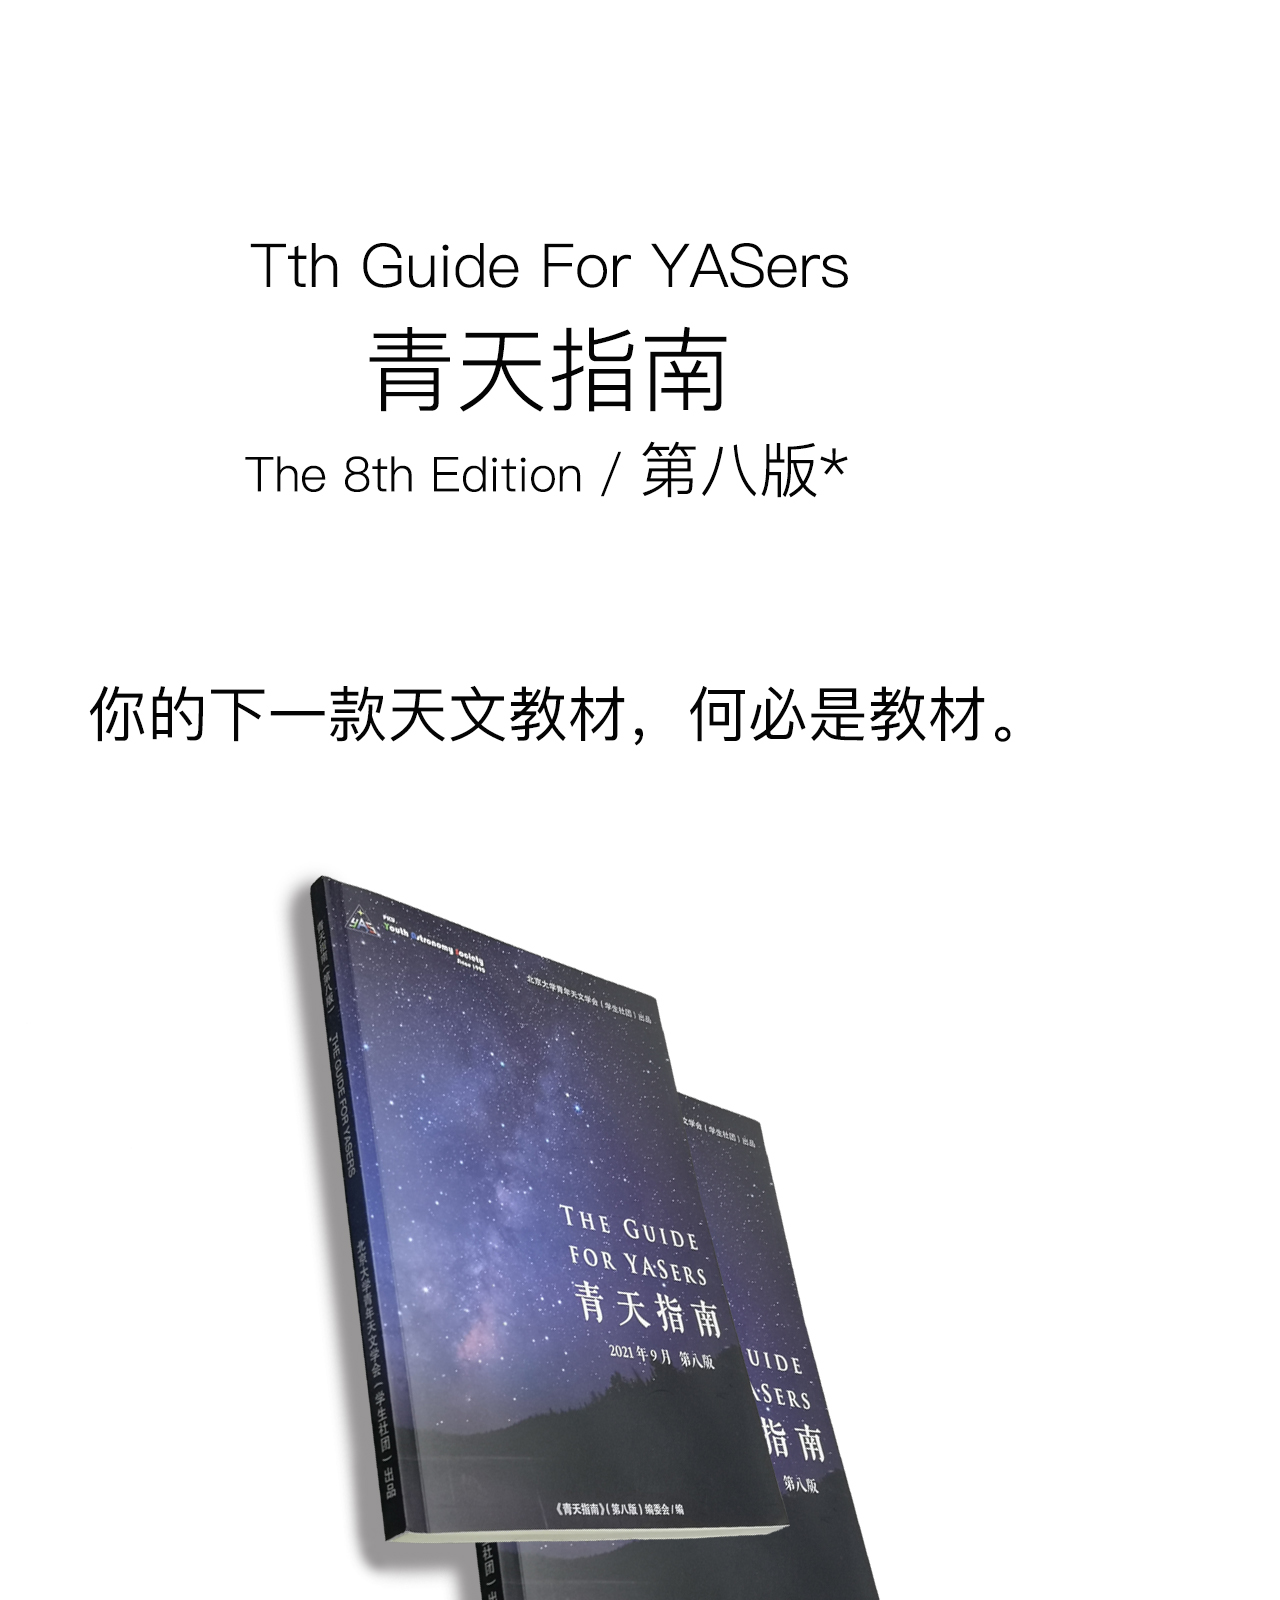
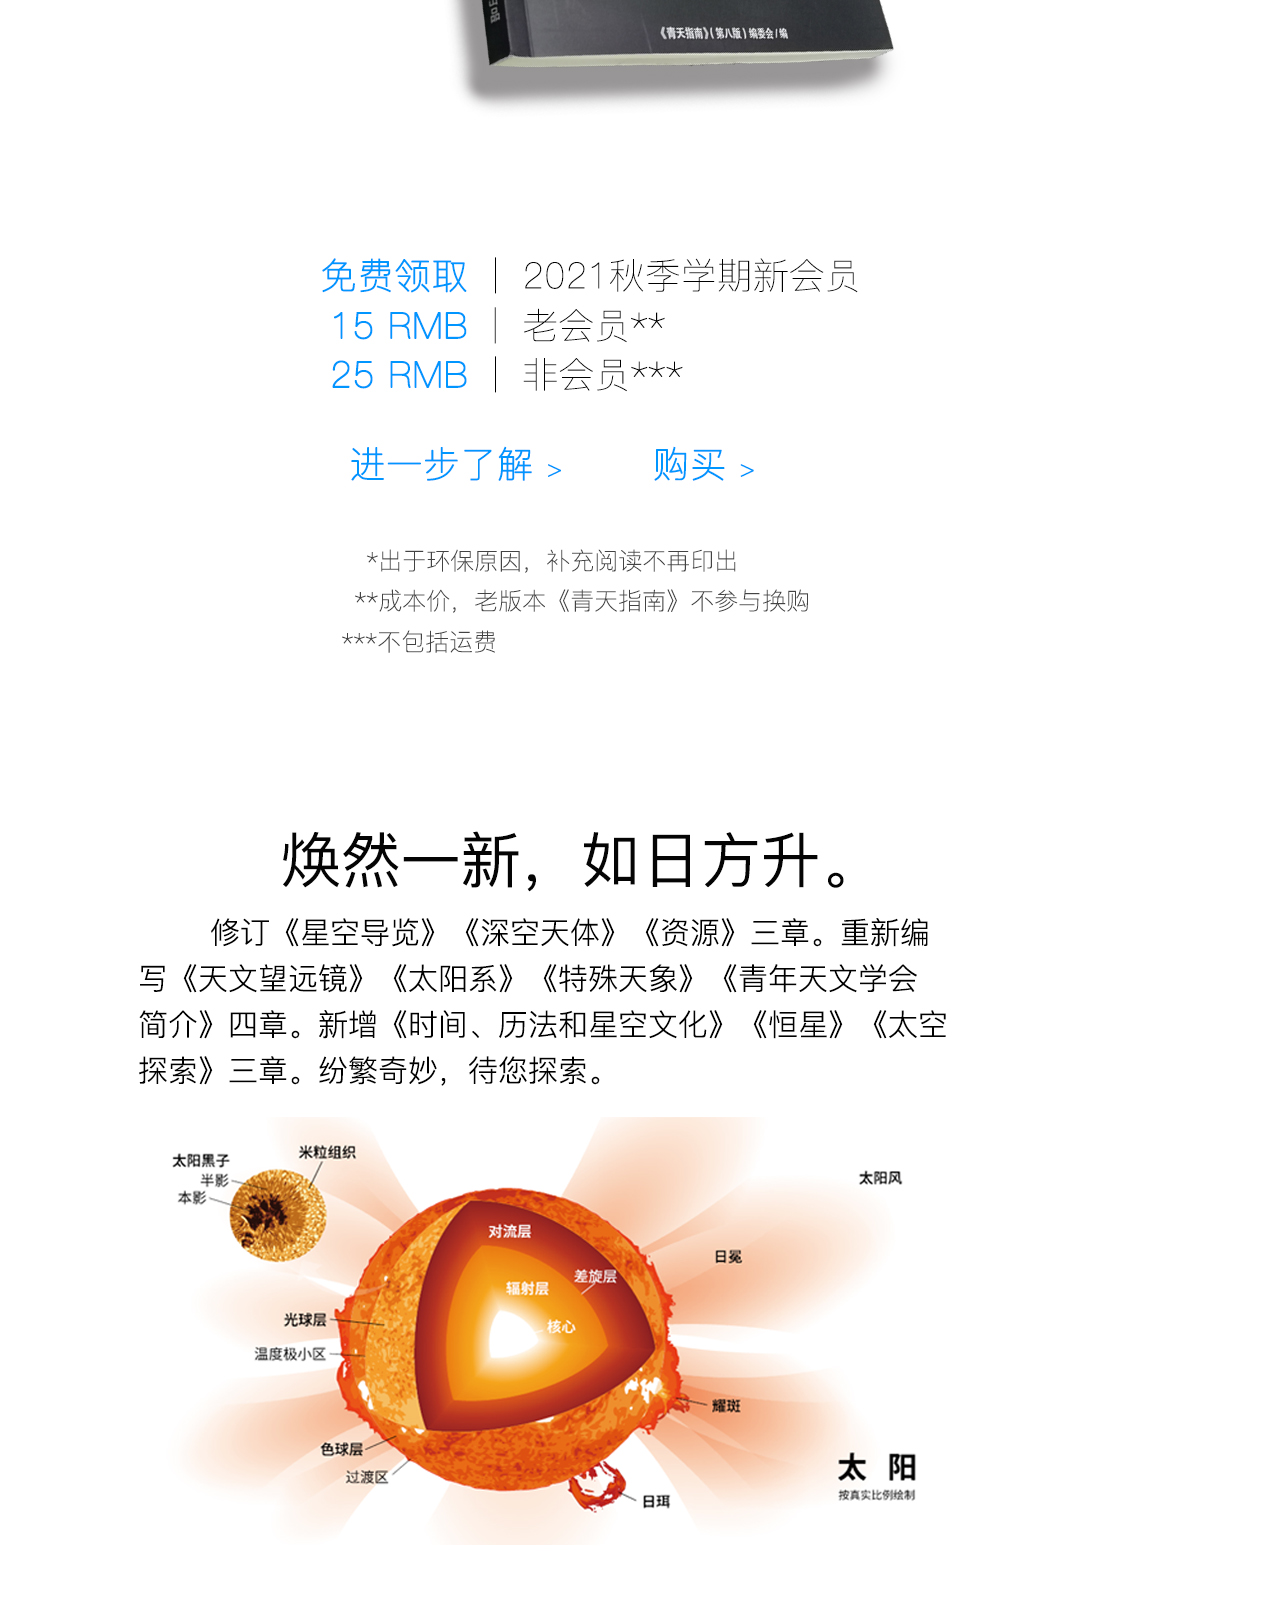
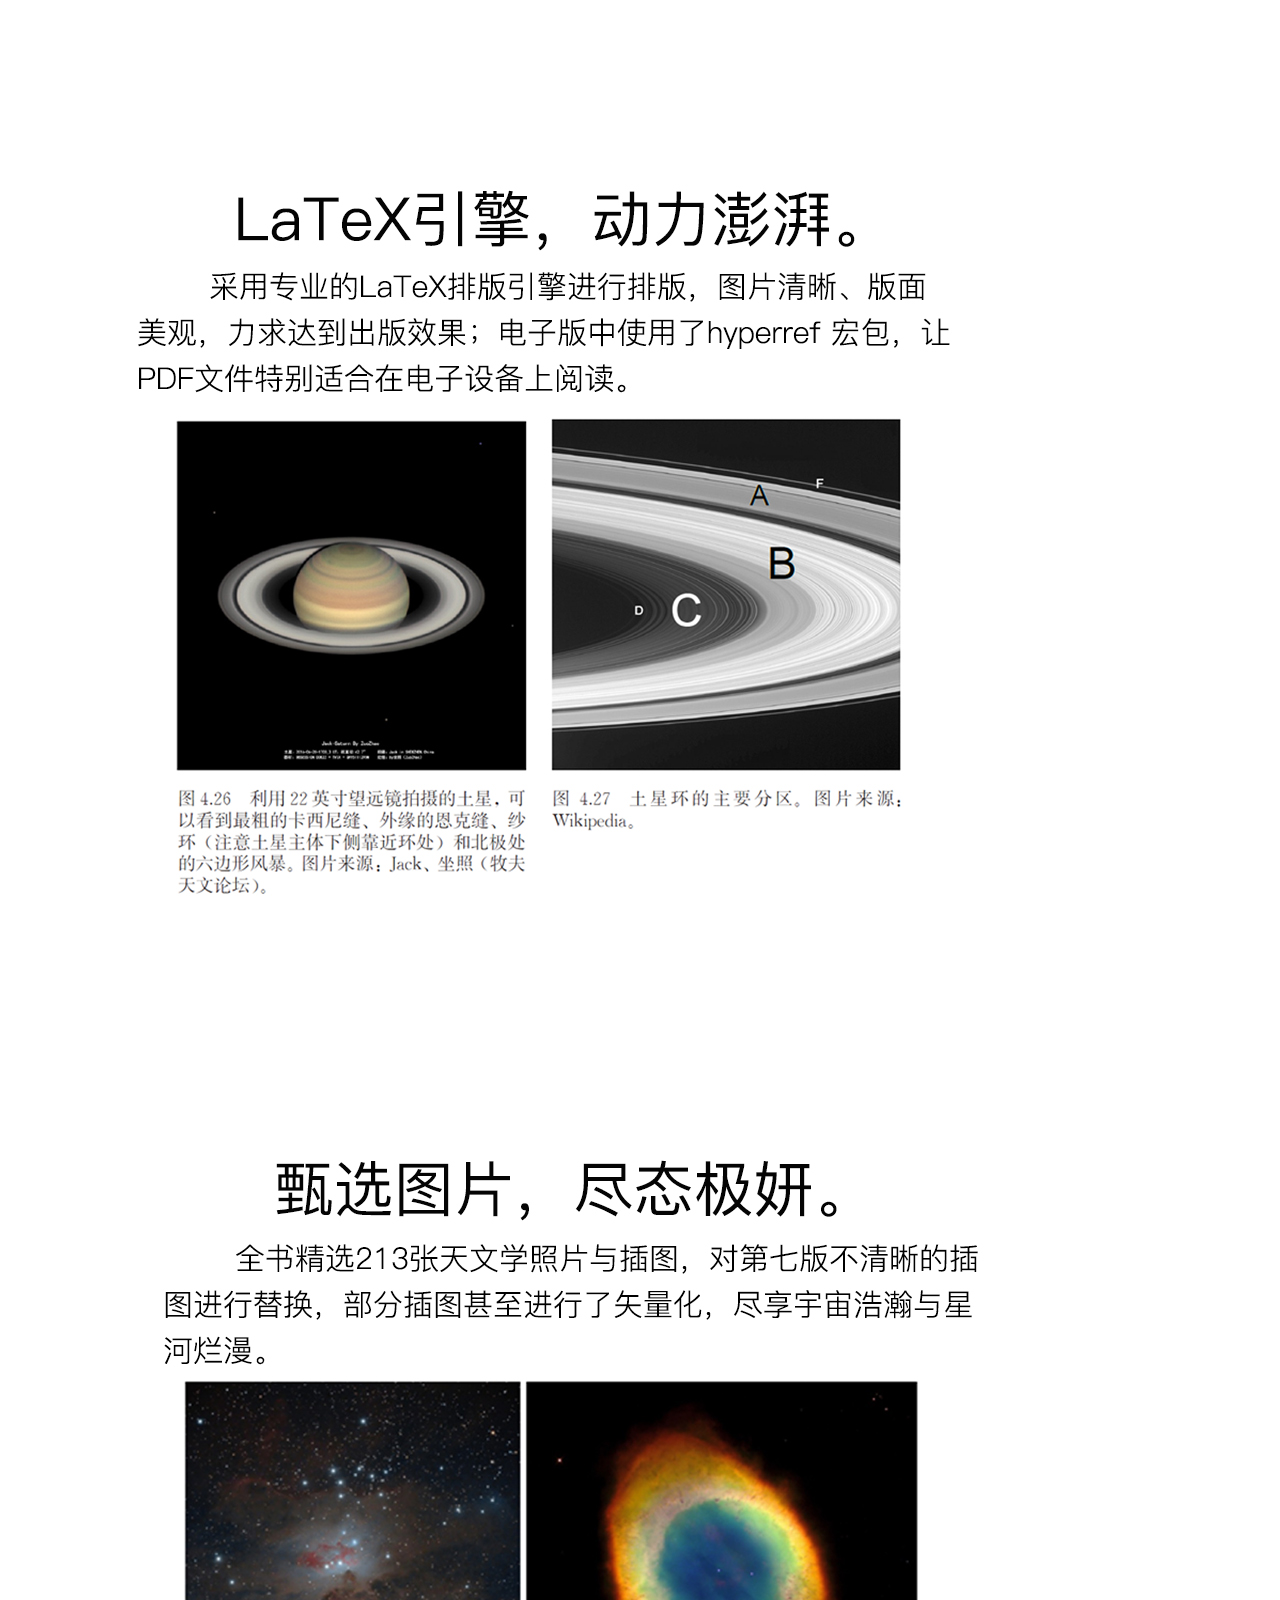
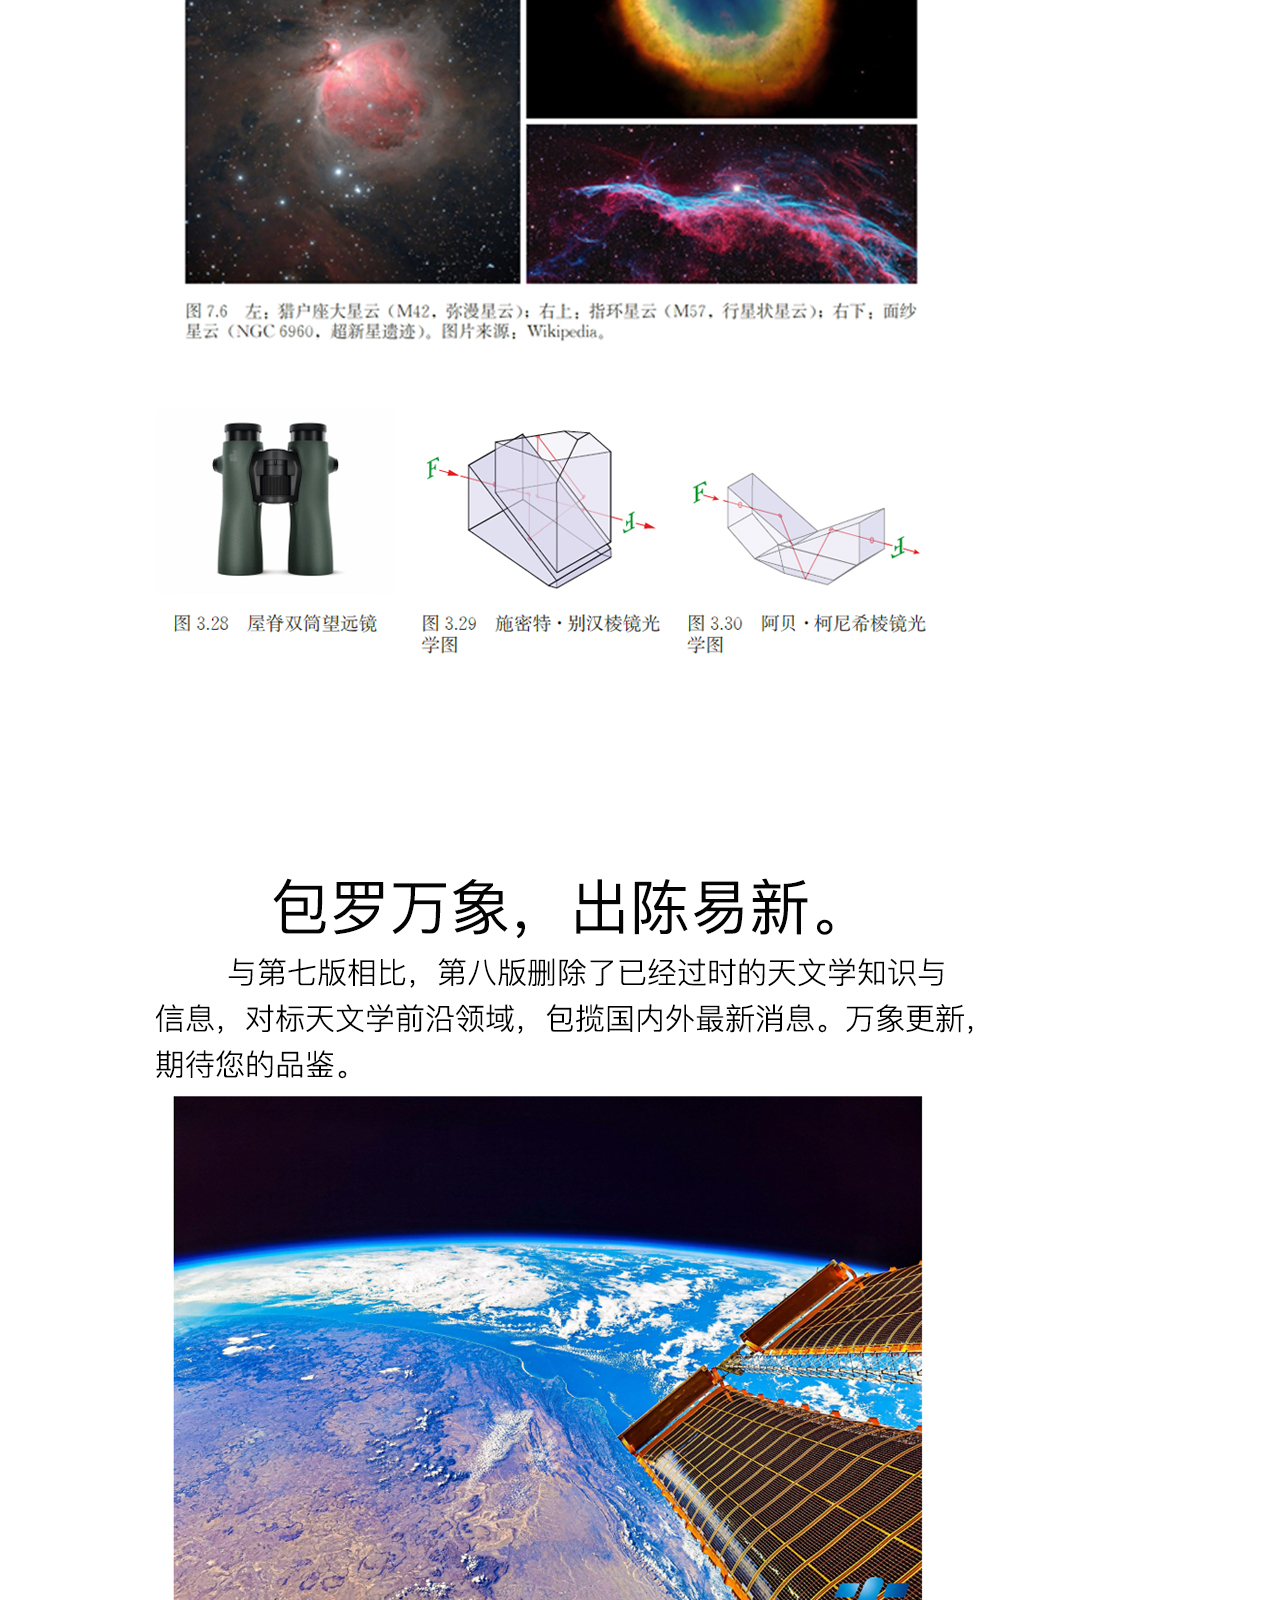
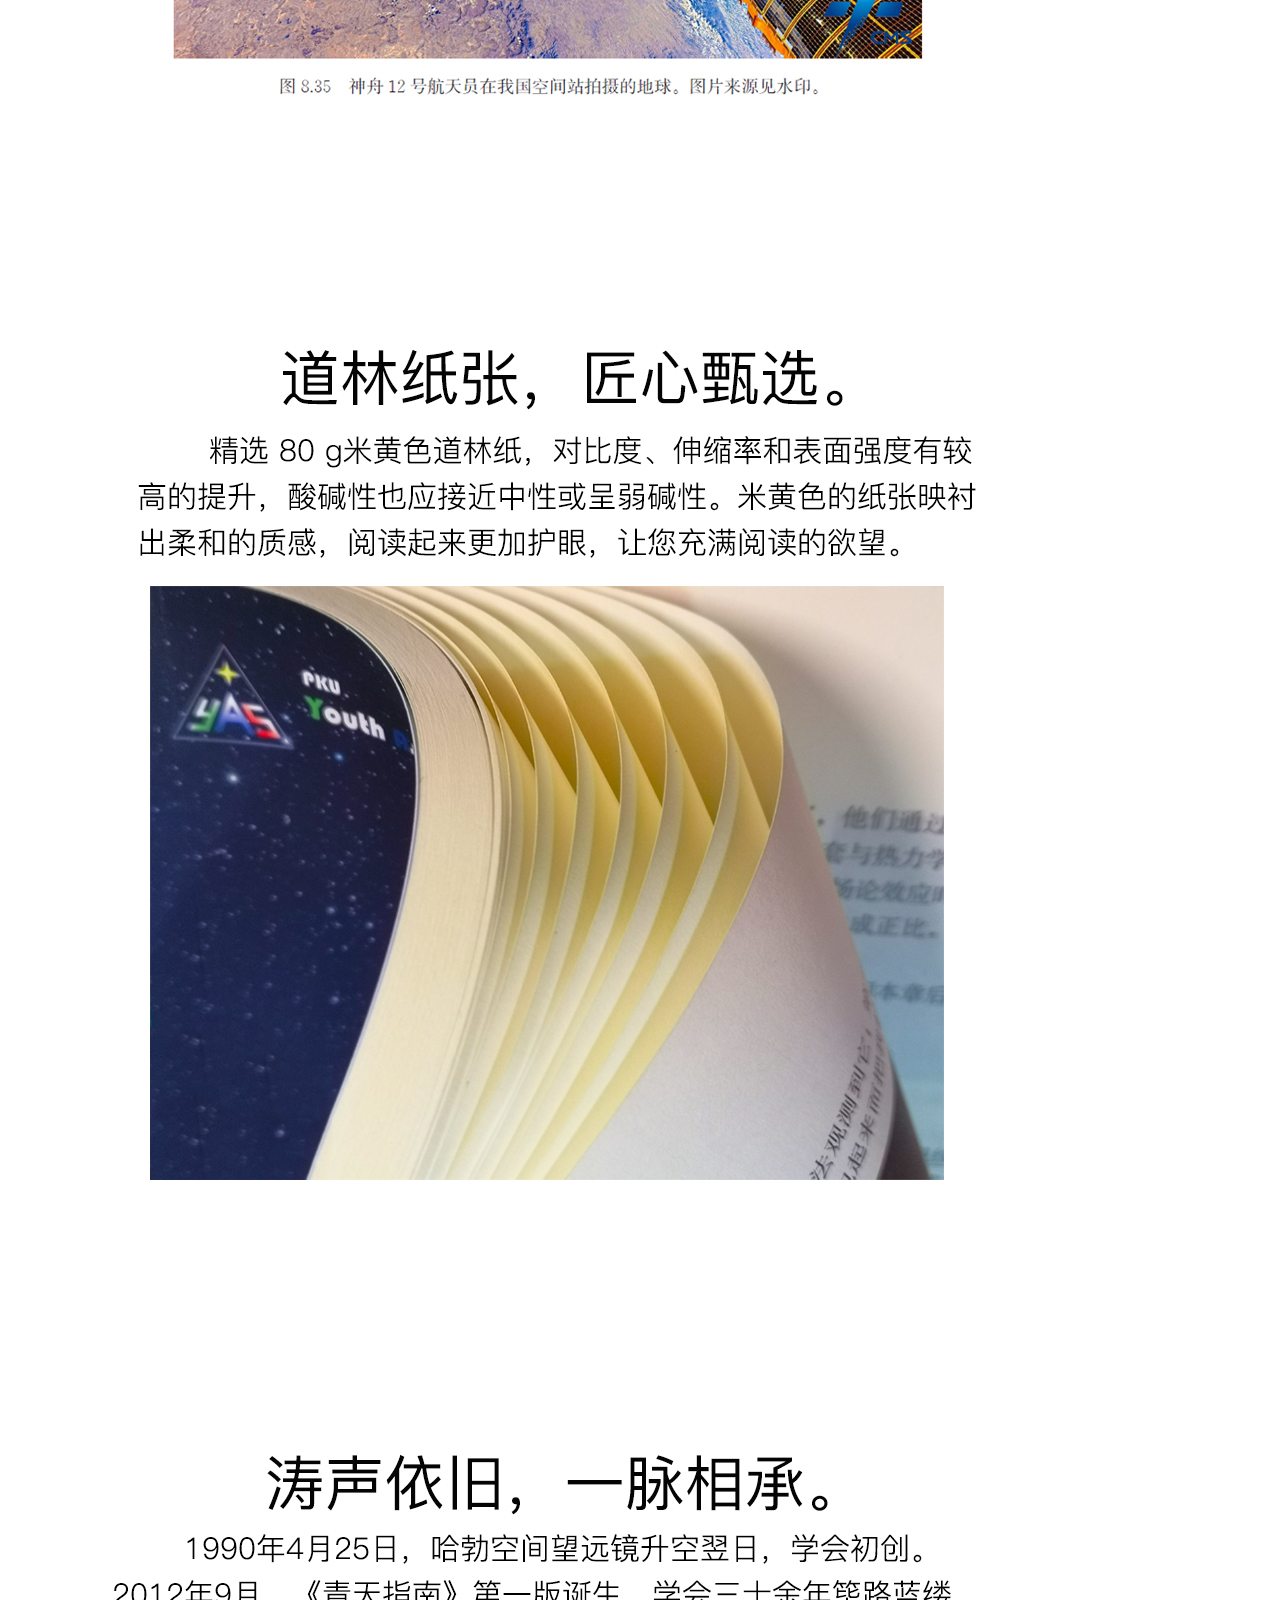
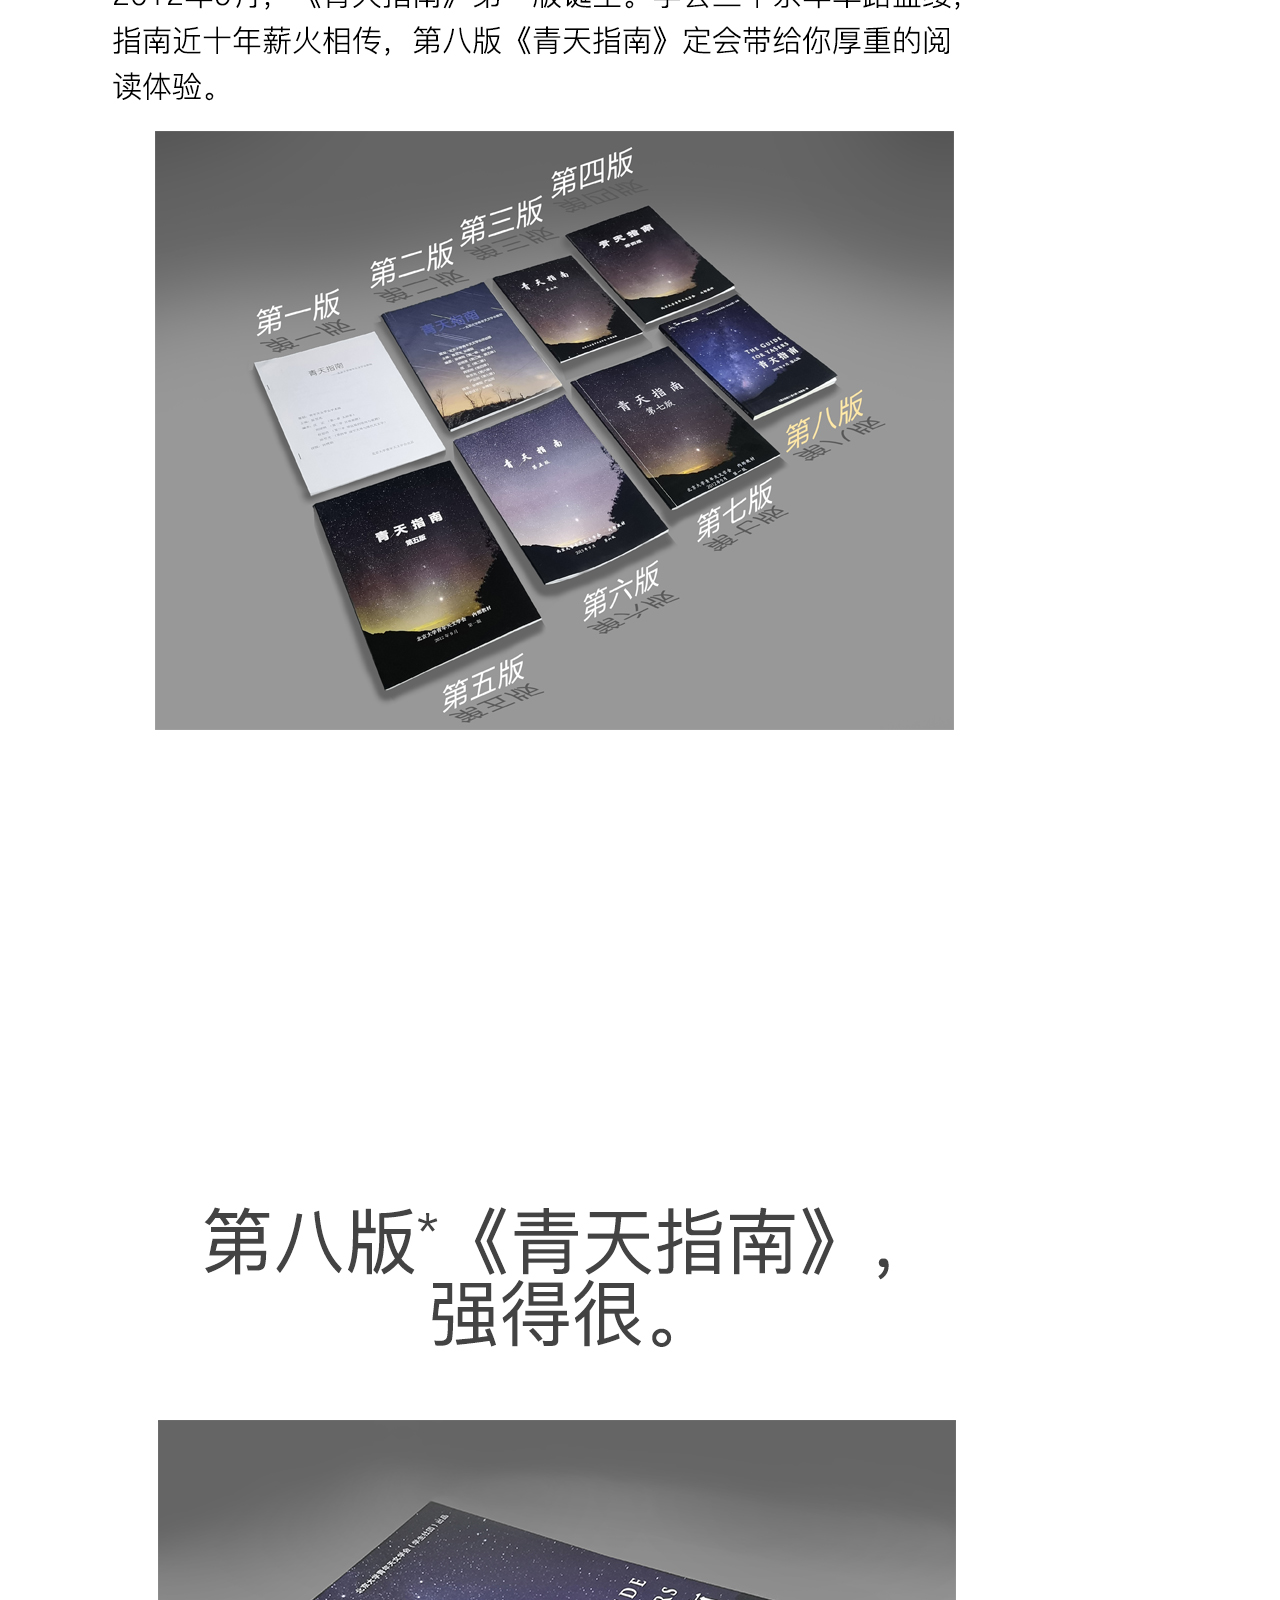
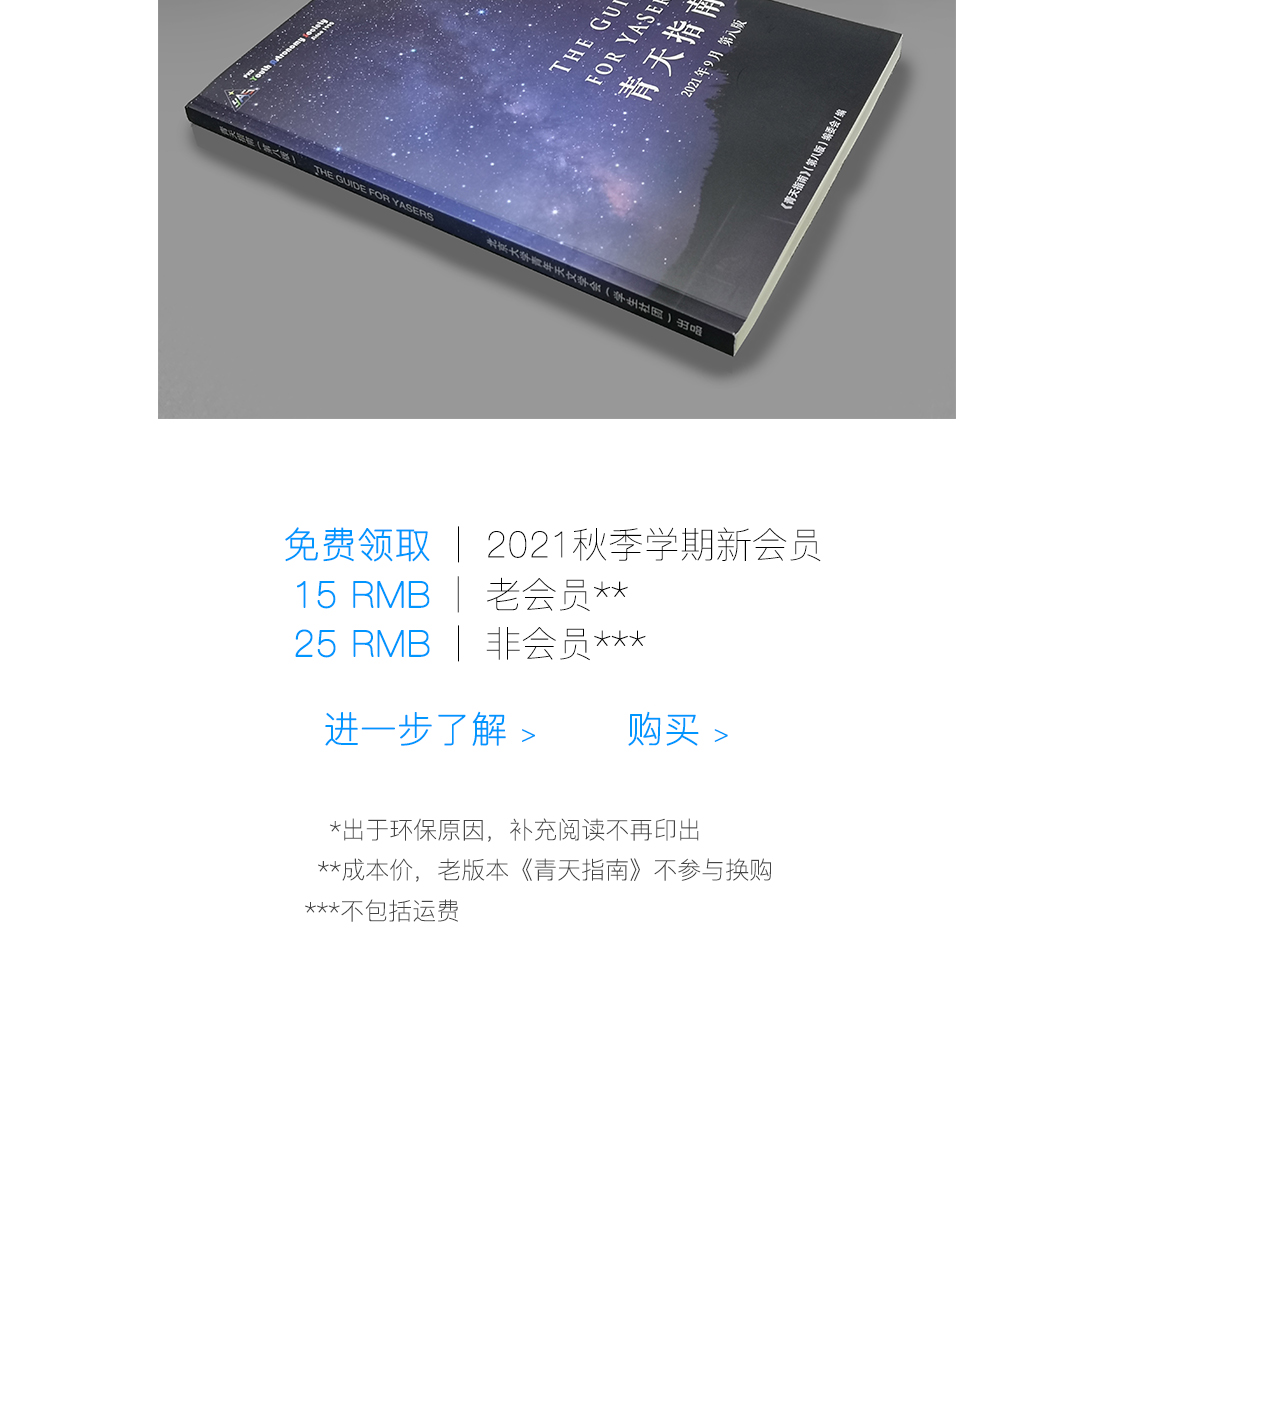
==== index.html @ 115bedc1 "Rename main.html to index.html" ====
<html>
    <head>
        <title>青天指南</title>
    </head>

    <body>  
    <img src="./media/advertisement.jpg" alt"advertisement" usemap="#links"/>
    <map name="links">
        <area shape = "rect" coords="335, 2035, 535, 2085" href="./web/viewer.html" alt="Online version"/>
        <area shape = "rect" coords="615, 2035, 735, 2085" href="./web/purchase.html" alt="Purchase"/>
        <area shape = "rect" coords="300, 10300, 500, 10350" href="./web/viewer.html" alt="Online version"/>
        <area shape = "rect" coords="600, 10300, 720, 10350" href="./web/purchase.html" alt="Purchase"/>
    </map>
    </body>  
</html>
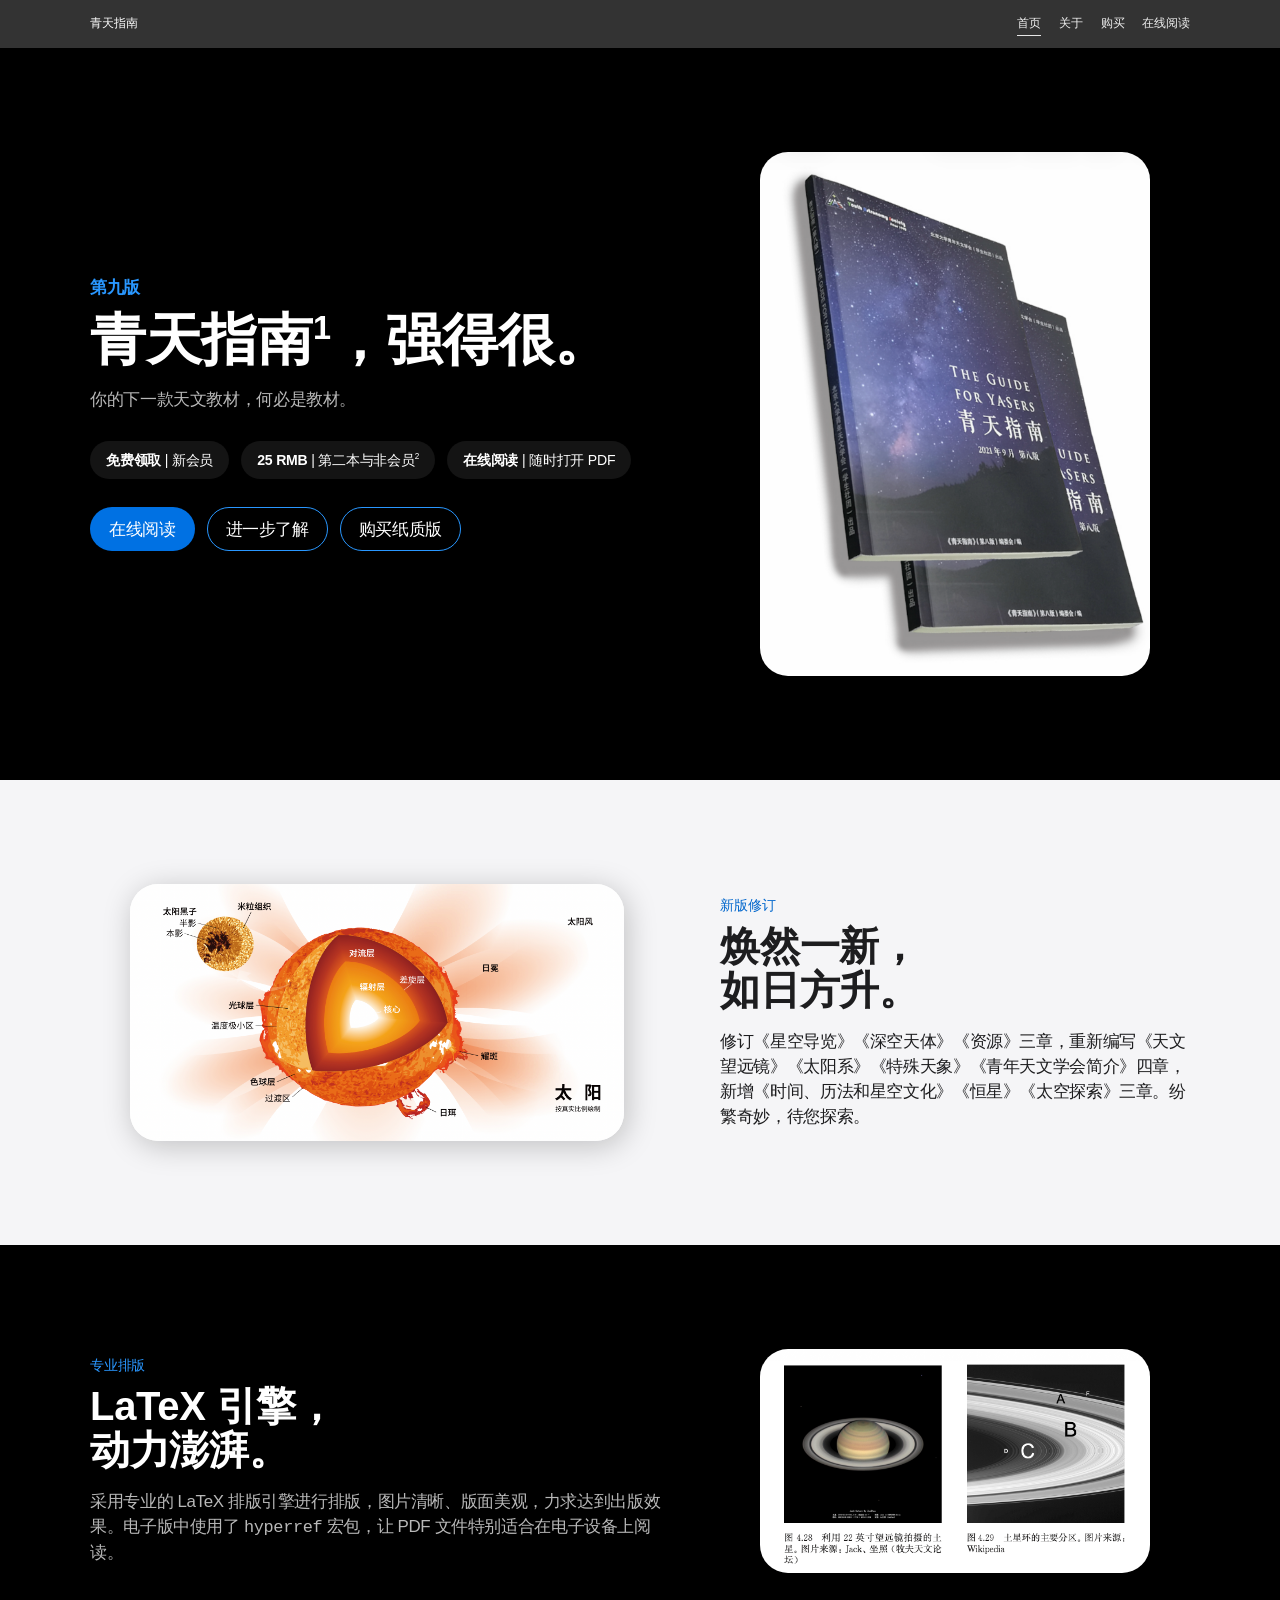
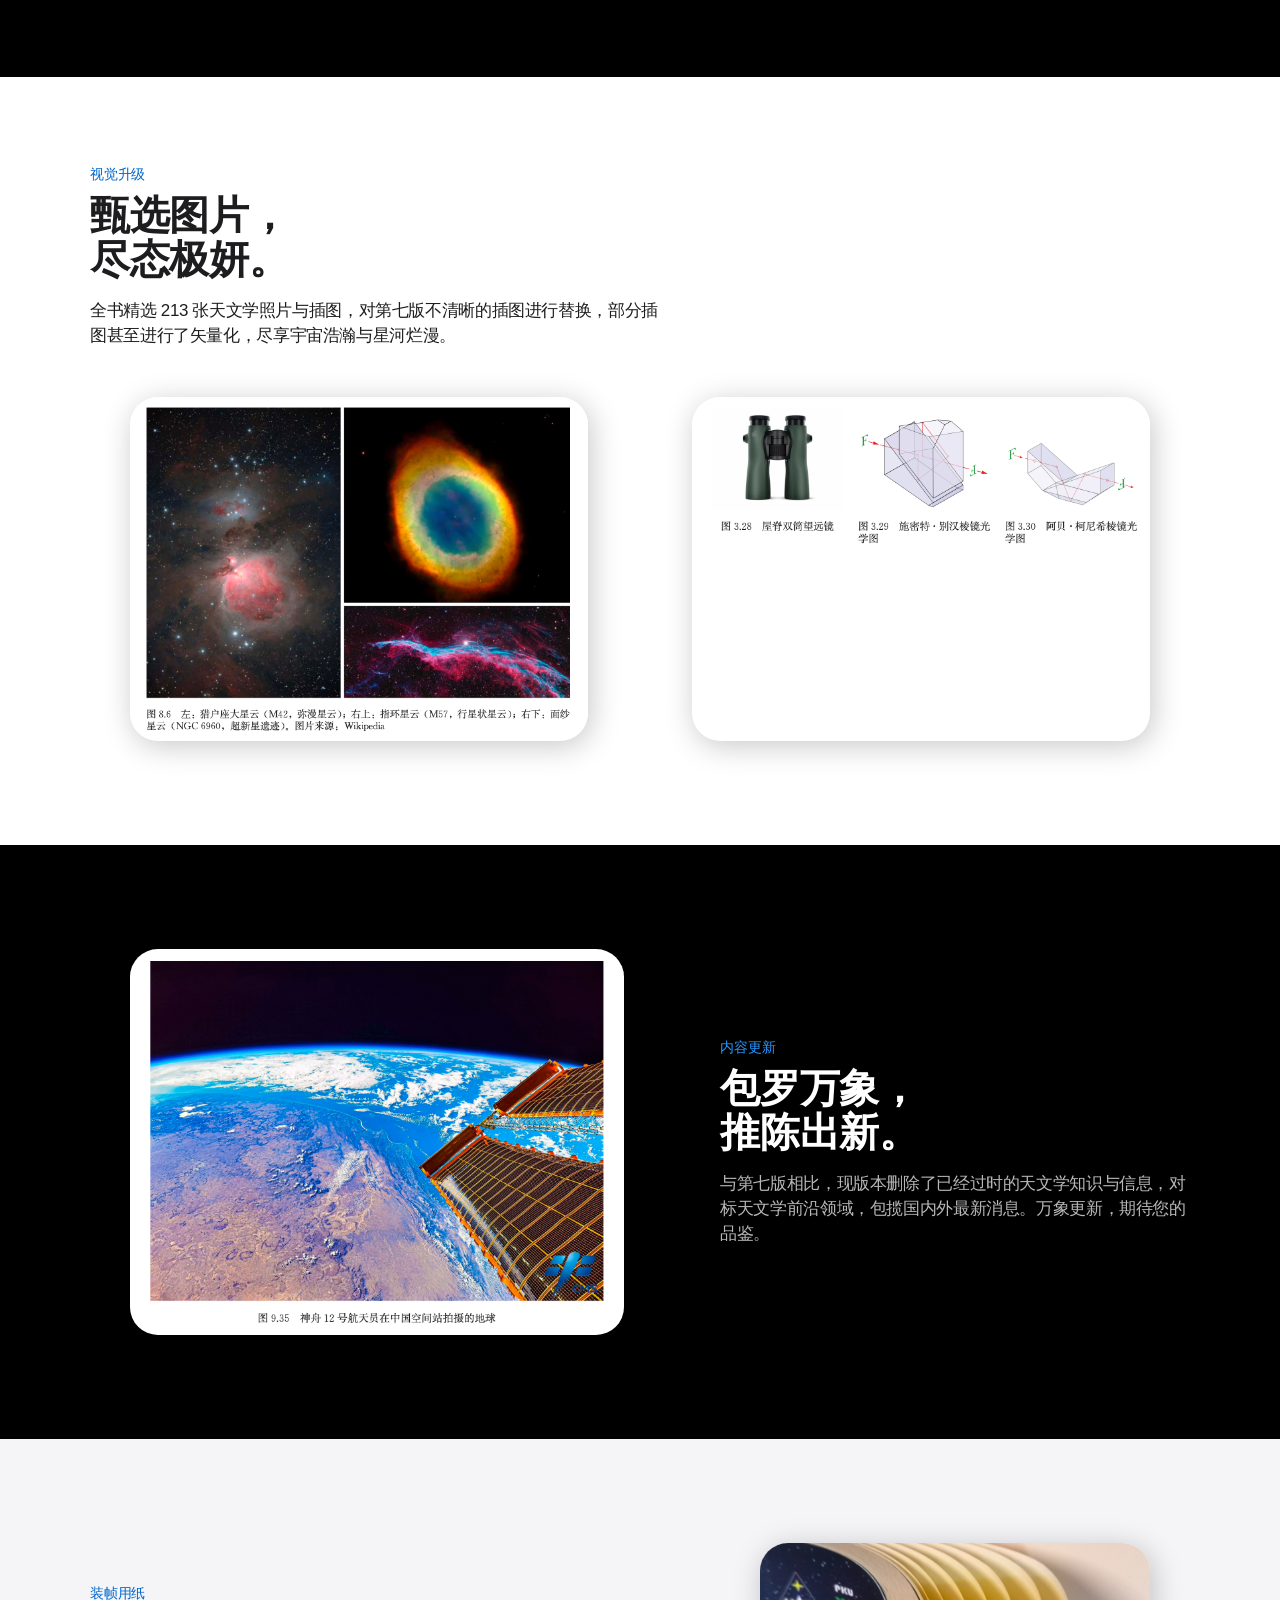
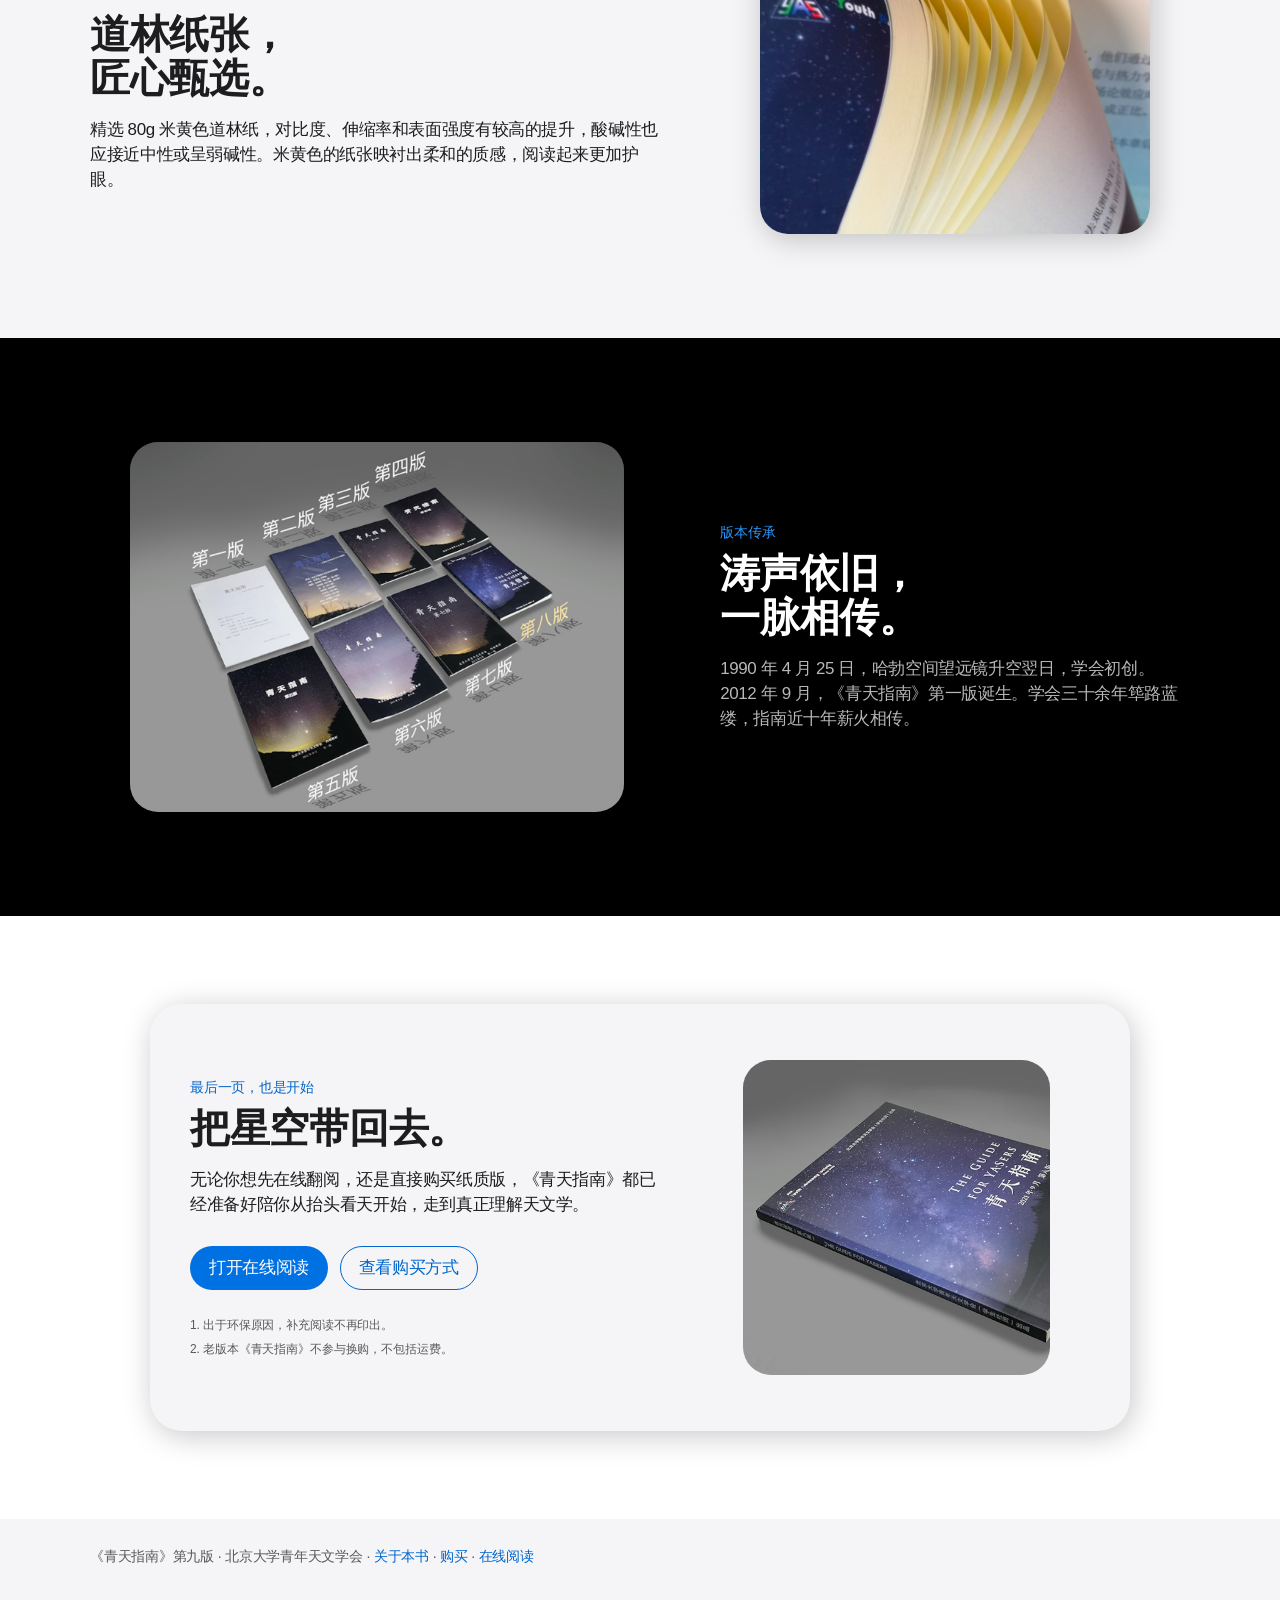
==== commit 7e24608d: "修改成 Apple 风格的主页" ====
--- a/index.html
+++ b/index.html
@@ -1,15 +1,170 @@
-<html>
-    <head>
-        <title>青天指南</title>
-    </head>
+<!DOCTYPE html>
+<html lang="zh-CN">
+<head>
+    <meta charset="utf-8">
+    <meta name="viewport" content="width=device-width, initial-scale=1">
+    <title>青天指南</title>
+    <meta name="description" content="《青天指南》第九版官网，提供内容介绍、关于页面、购买方式与在线阅读入口。">
+    <link rel="icon" href="./yas_256x256.png">
+    <link rel="stylesheet" href="./assets/site.css">
+</head>
+<body>
+    <header class="site-header">
+        <div class="site-header__inner">
+            <a class="brand" href="./index.html">青天指南</a>
+            <nav class="site-nav site-nav--desktop" aria-label="主要导航">
+                <a href="./index.html" aria-current="page">首页</a>
+                <a href="./about/">关于</a>
+                <a href="./about/purchase.html">购买</a>
+                <a href="./web/viewer.html">在线阅读</a>
+            </nav>
+            <details class="mobile-nav">
+                <summary class="mobile-nav__button" aria-label="打开导航菜单">
+                    <span class="mobile-nav__icon"><span></span></span>
+                </summary>
+                <nav class="mobile-nav__panel" aria-label="移动端导航">
+                    <a href="./index.html" aria-current="page">首页</a>
+                    <a href="./about/">关于</a>
+                    <a href="./about/purchase.html">购买</a>
+                    <a href="./web/viewer.html">在线阅读</a>
+                </nav>
+            </details>
+        </div>
+    </header>
 
-    <body>  
-    <img src="./media/advertisement.jpg" alt"advertisement" usemap="#links"/>
-    <map name="links">
-        <area shape = "rect" coords="335, 2035, 535, 2085" href="./web/viewer.html" alt="Online version"/>
-        <area shape = "rect" coords="615, 2035, 735, 2085" href="./web/purchase.html" alt="Purchase"/>
-        <area shape = "rect" coords="300, 10300, 500, 10350" href="./web/viewer.html" alt="Online version"/>
-        <area shape = "rect" coords="600, 10300, 720, 10350" href="./web/purchase.html" alt="Purchase"/>
-    </map>
-    </body>  
-</html>  
+    <main>
+        <section class="section section--dark">
+            <div class="section-inner hero-grid">
+                <div>
+                    <p class="eyebrow">第九版</p>
+                    <h1 class="hero-title">青天指南<sup class="footnote-mark">1</sup>，强得很。</h1>
+                    <p class="hero-copy">你的下一款天文教材，何必是教材。</p>
+                    <ul class="price-list" aria-label="领取与购买信息">
+                        <li class="price-item"><strong>免费领取</strong> | 新会员</li>
+                        <li class="price-item"><strong>25 RMB</strong> | 第二本与非会员<sup class="footnote-mark">2</sup></li>
+                        <li class="price-item"><strong>在线阅读</strong> | 随时打开 PDF</li>
+                    </ul>
+                    <div class="action-row">
+                        <a class="button" href="./web/viewer.html">在线阅读</a>
+                        <a class="button button--secondary" href="./about/">进一步了解</a>
+                        <a class="button button--secondary" href="./about/purchase.html">购买纸质版</a>
+                    </div>
+                </div>
+                <figure class="media-frame">
+                    <img class="hero-art" src="./pic/cover.png" alt="《青天指南》第九版封面">
+                </figure>
+            </div>
+        </section>
+
+        <section class="section section--light">
+            <div class="section-inner split">
+                <figure class="image-card">
+                    <img src="./pic/sun.png" alt="太阳图像与《青天指南》章节展示" loading="lazy">
+                </figure>
+                <div>
+                    <p class="section-kicker">新版修订</p>
+                    <h2 class="section-title">焕然一新，<br>如日方升。</h2>
+                    <p class="section-copy">修订《星空导览》《深空天体》《资源》三章，重新编写《天文望远镜》《太阳系》《特殊天象》《青年天文学会简介》四章，新增《时间、历法和星空文化》《恒星》《太空探索》三章。纷繁奇妙，待您探索。</p>
+                </div>
+            </div>
+        </section>
+
+        <section class="section section--dark">
+            <div class="section-inner split split--reverse">
+                <div>
+                    <p class="section-kicker">专业排版</p>
+                    <h2 class="section-title">LaTeX 引擎，<br>动力澎湃。</h2>
+                    <p class="section-copy">采用专业的 LaTeX 排版引擎进行排版，图片清晰、版面美观，力求达到出版效果。电子版中使用了 <code>hyperref</code> 宏包，让 PDF 文件特别适合在电子设备上阅读。</p>
+                </div>
+                <figure class="image-card image-card--dark">
+                    <img src="./pic/power.png" alt="LaTeX 排版与望远镜示意图" loading="lazy">
+                </figure>
+            </div>
+        </section>
+
+        <section class="section section--white">
+            <div class="section-inner">
+                <p class="section-kicker">视觉升级</p>
+                <h2 class="section-title">甄选图片，<br>尽态极妍。</h2>
+                <p class="lead">全书精选 213 张天文学照片与插图，对第七版不清晰的插图进行替换，部分插图甚至进行了矢量化，尽享宇宙浩瀚与星河烂漫。</p>
+                <div class="image-grid" style="margin-top: 32px;">
+                    <figure class="image-card">
+                        <img src="./pic/selectedPic1.png" alt="《青天指南》精选天文插图一" loading="lazy">
+                    </figure>
+                    <figure class="image-card">
+                        <img src="./pic/selectedPic2.png" alt="《青天指南》精选天文插图二" loading="lazy">
+                    </figure>
+                </div>
+            </div>
+        </section>
+
+        <section class="section section--dark">
+            <div class="section-inner split">
+                <figure class="image-card image-card--dark">
+                    <img src="./pic/shenzhou12.png" alt="中国航天相关图片" loading="lazy">
+                </figure>
+                <div>
+                    <p class="section-kicker">内容更新</p>
+                    <h2 class="section-title">包罗万象，<br>推陈出新。</h2>
+                    <p class="section-copy">与第七版相比，现版本删除了已经过时的天文学知识与信息，对标天文学前沿领域，包揽国内外最新消息。万象更新，期待您的品鉴。</p>
+                </div>
+            </div>
+        </section>
+
+        <section class="section section--light">
+            <div class="section-inner split split--reverse">
+                <div>
+                    <p class="section-kicker">装帧用纸</p>
+                    <h2 class="section-title">道林纸张，<br>匠心甄选。</h2>
+                    <p class="section-copy">精选 80g 米黄色道林纸，对比度、伸缩率和表面强度有较高的提升，酸碱性也应接近中性或呈弱碱性。米黄色的纸张映衬出柔和的质感，阅读起来更加护眼。</p>
+                </div>
+                <figure class="image-card">
+                    <img src="./pic/daolin.png" alt="《青天指南》纸张细节展示" loading="lazy">
+                </figure>
+            </div>
+        </section>
+
+        <section class="section section--dark">
+            <div class="section-inner split">
+                <figure class="image-card image-card--dark">
+                    <img src="./pic/historicqtzn.png" alt="《青天指南》历代版本展示" loading="lazy">
+                </figure>
+                <div>
+                    <p class="section-kicker">版本传承</p>
+                    <h2 class="section-title">涛声依旧，<br>一脉相传。</h2>
+                    <p class="section-copy">1990 年 4 月 25 日，哈勃空间望远镜升空翌日，学会初创。2012 年 9 月，《青天指南》第一版诞生。学会三十余年筚路蓝缕，指南近十年薪火相传。</p>
+                </div>
+            </div>
+        </section>
+
+        <section class="section section--white">
+            <div class="section-inner section-inner--narrow">
+                <div class="cta-panel">
+                    <div>
+                        <p class="section-kicker">最后一页，也是开始</p>
+                        <h2 class="section-title">把星空带回去。</h2>
+                        <p class="section-copy">无论你想先在线翻阅，还是直接购买纸质版，《青天指南》都已经准备好陪你从抬头看天开始，走到真正理解天文学。</p>
+                        <div class="action-row">
+                            <a class="button" href="./web/viewer.html">打开在线阅读</a>
+                            <a class="button button--secondary" href="./about/purchase.html">查看购买方式</a>
+                        </div>
+                        <div class="footnotes">
+                            <p class="footnote">1. 出于环保原因，补充阅读不再印出。</p>
+                            <p class="footnote">2. 老版本《青天指南》不参与换购，不包括运费。</p>
+                        </div>
+                    </div>
+                    <figure class="media-frame">
+                        <img class="hero-art" src="./pic/qtznv8.png" alt="《青天指南》第九版实体书" loading="lazy">
+                    </figure>
+                </div>
+            </div>
+        </section>
+    </main>
+
+    <footer class="site-footer">
+        <div class="site-footer__inner">
+            《青天指南》第九版 · 北京大学青年天文学会 · <a href="./about/">关于本书</a> · <a href="./about/purchase.html">购买</a> · <a href="./web/viewer.html">在线阅读</a>
+        </div>
+    </footer>
+</body>
+</html>
--- a/assets/site.css
+++ b/assets/site.css
@@ -0,0 +1,798 @@
+:root {
+    color-scheme: light;
+    --color-black: #000000;
+    --color-ink: #1d1d1f;
+    --color-gray: #f5f5f7;
+    --color-white: #ffffff;
+    --color-blue: #0071e3;
+    --color-blue-link: #0066cc;
+    --color-blue-dark: #2997ff;
+    --color-text-soft: rgba(29, 29, 31, 0.72);
+    --color-text-dark-soft: rgba(255, 255, 255, 0.72);
+    --color-border: rgba(29, 29, 31, 0.08);
+    --color-header: rgba(0, 0, 0, 0.8);
+    --shadow-card: rgba(0, 0, 0, 0.22) 3px 5px 30px 0;
+    --radius-card: 28px;
+    --radius-button: 999px;
+    --content-width: 1100px;
+    --content-narrow: 980px;
+    --header-height: 48px;
+    --font-display: "SF Pro Display", "PingFang SC", "Helvetica Neue", Helvetica, Arial, sans-serif;
+    --font-text: "SF Pro Text", "PingFang SC", "Helvetica Neue", Helvetica, Arial, sans-serif;
+}
+
+*,
+*::before,
+*::after {
+    box-sizing: border-box;
+}
+
+html {
+    scroll-behavior: smooth;
+}
+
+body {
+    margin: 0;
+    font-family: var(--font-text);
+    background: var(--color-white);
+    color: var(--color-ink);
+    line-height: 1.47;
+    -webkit-font-smoothing: antialiased;
+    text-rendering: optimizeLegibility;
+}
+
+img {
+    display: block;
+    max-width: 100%;
+}
+
+a {
+    color: var(--color-blue-link);
+}
+
+.section--dark a {
+    color: var(--color-blue-dark);
+}
+
+a:focus-visible,
+button:focus-visible {
+    outline: 2px solid var(--color-blue);
+    outline-offset: 3px;
+}
+
+.site-header {
+    position: sticky;
+    top: 0;
+    z-index: 20;
+    min-height: var(--header-height);
+    background: var(--color-header);
+    backdrop-filter: saturate(180%) blur(20px);
+}
+
+.site-header__inner {
+    width: min(calc(100% - 32px), var(--content-width));
+    min-height: var(--header-height);
+    margin: 0 auto;
+    position: relative;
+    display: flex;
+    align-items: center;
+    justify-content: space-between;
+    gap: 24px;
+}
+
+.brand {
+    color: var(--color-white);
+    text-decoration: none;
+    font-size: 0.75rem;
+    line-height: 1.33;
+    letter-spacing: -0.12px;
+    white-space: nowrap;
+}
+
+.site-nav {
+    display: flex;
+    align-items: center;
+    gap: 18px;
+    flex-wrap: wrap;
+    justify-content: flex-end;
+}
+
+.site-nav a {
+    color: rgba(255, 255, 255, 0.92);
+    text-decoration: none;
+    font-size: 0.75rem;
+    line-height: 1.33;
+    letter-spacing: -0.12px;
+    padding: 14px 0;
+    position: relative;
+}
+
+.site-nav a[aria-current="page"]::after,
+.site-nav a:hover::after {
+    content: "";
+    position: absolute;
+    left: 0;
+    right: 0;
+    bottom: 10px;
+    height: 1px;
+    background: rgba(255, 255, 255, 0.88);
+}
+
+.mobile-nav {
+    display: none;
+}
+
+.mobile-nav summary {
+    list-style: none;
+}
+
+.mobile-nav summary::-webkit-details-marker {
+    display: none;
+}
+
+.mobile-nav__button {
+    display: inline-flex;
+    align-items: center;
+    justify-content: center;
+    width: 36px;
+    height: 36px;
+    padding: 0;
+    border: 1px solid rgba(255, 255, 255, 0.14);
+    border-radius: 999px;
+    background: rgba(255, 255, 255, 0.08);
+    cursor: pointer;
+}
+
+.mobile-nav__button:hover {
+    background: rgba(255, 255, 255, 0.14);
+}
+
+.mobile-nav__icon {
+    position: relative;
+    display: block;
+    width: 14px;
+    height: 10px;
+}
+
+.mobile-nav__icon::before,
+.mobile-nav__icon::after,
+.mobile-nav__icon span {
+    content: "";
+    position: absolute;
+    left: 0;
+    width: 14px;
+    height: 1.5px;
+    border-radius: 999px;
+    background: var(--color-white);
+    transition: transform 0.18s ease, opacity 0.18s ease, top 0.18s ease;
+}
+
+.mobile-nav__icon::before {
+    top: 0;
+}
+
+.mobile-nav__icon span {
+    top: 4px;
+}
+
+.mobile-nav__icon::after {
+    top: 8px;
+}
+
+.mobile-nav[open] .mobile-nav__icon::before {
+    top: 4px;
+    transform: rotate(45deg);
+}
+
+.mobile-nav[open] .mobile-nav__icon span {
+    opacity: 0;
+}
+
+.mobile-nav[open] .mobile-nav__icon::after {
+    top: 4px;
+    transform: rotate(-45deg);
+}
+
+.mobile-nav__panel {
+    position: absolute;
+    top: calc(100% + 10px);
+    right: 0;
+    width: min(320px, calc(100vw - 32px));
+    padding: 10px;
+    border-radius: 20px;
+    background: rgba(18, 18, 20, 0.94);
+    backdrop-filter: saturate(180%) blur(20px);
+    box-shadow: var(--shadow-card);
+}
+
+.mobile-nav__panel a {
+    display: block;
+    padding: 12px 14px;
+    border-radius: 12px;
+    color: rgba(255, 255, 255, 0.94);
+    text-decoration: none;
+    font-size: 0.94rem;
+    line-height: 1.35;
+    letter-spacing: -0.18px;
+}
+
+.mobile-nav__panel a:hover,
+.mobile-nav__panel a[aria-current="page"] {
+    background: rgba(255, 255, 255, 0.08);
+}
+
+main {
+    background: var(--color-white);
+}
+
+.section {
+    width: 100%;
+}
+
+.section--dark {
+    background: var(--color-black);
+    color: var(--color-white);
+}
+
+.section--light {
+    background: var(--color-gray);
+    color: var(--color-ink);
+}
+
+.section--white {
+    background: var(--color-white);
+    color: var(--color-ink);
+}
+
+.section-inner {
+    width: min(calc(100% - 32px), var(--content-width));
+    margin: 0 auto;
+    padding: 88px 0;
+}
+
+.section-inner--narrow {
+    width: min(calc(100% - 32px), var(--content-narrow));
+}
+
+.hero-grid,
+.split {
+    display: grid;
+    grid-template-columns: minmax(0, 1.1fr) minmax(280px, 0.9fr);
+    align-items: center;
+    gap: 56px;
+}
+
+.split--reverse {
+    grid-template-columns: minmax(0, 1.1fr) minmax(280px, 0.9fr);
+}
+
+.eyebrow {
+    margin: 0 0 12px;
+    font-size: 1.06rem;
+    font-weight: 600;
+    line-height: 1.24;
+    letter-spacing: -0.374px;
+    color: inherit;
+}
+
+.section--dark .eyebrow {
+    color: var(--color-blue-dark);
+}
+
+.hero-title,
+.section-title {
+    margin: 0;
+    font-family: var(--font-display);
+    font-size: clamp(2.7rem, 5vw, 3.5rem);
+    font-weight: 600;
+    line-height: 1.07;
+    letter-spacing: -0.28px;
+}
+
+.section-title {
+    font-size: clamp(2.2rem, 4vw, 2.5rem);
+    line-height: 1.1;
+    max-width: 14ch;
+}
+
+.hero-copy,
+.section-copy,
+.lead {
+    margin: 18px 0 0;
+    font-size: 1.06rem;
+    line-height: 1.47;
+    letter-spacing: -0.374px;
+    max-width: 36rem;
+}
+
+.section--dark .hero-copy,
+.section--dark .section-copy,
+.section--dark .lead,
+.section--dark .prose p,
+.section--dark .prose li,
+.section--dark .supporting-text {
+    color: var(--color-text-dark-soft);
+}
+
+.supporting-text,
+.section--light .supporting-text,
+.section--white .supporting-text {
+    color: var(--color-text-soft);
+}
+
+.action-row {
+    display: flex;
+    flex-wrap: wrap;
+    gap: 12px;
+    margin-top: 28px;
+}
+
+.button {
+    display: inline-flex;
+    align-items: center;
+    justify-content: center;
+    min-height: 44px;
+    padding: 8px 18px;
+    border-radius: var(--radius-button);
+    border: 1px solid transparent;
+    background: var(--color-blue);
+    color: var(--color-white);
+    text-decoration: none;
+    font-size: 1.06rem;
+    line-height: 1.24;
+    letter-spacing: -0.374px;
+}
+
+.section--dark a.button,
+.section--light a.button,
+.section--white a.button {
+    color: var(--color-white);
+}
+
+.button:hover {
+    filter: brightness(1.05);
+}
+
+.button--secondary {
+    background: transparent;
+    color: var(--color-blue-link);
+    border-color: var(--color-blue-link);
+}
+
+.section--dark .button--secondary {
+    color: var(--color-blue-dark);
+    border-color: var(--color-blue-dark);
+}
+
+.section--light a.button--secondary,
+.section--white a.button--secondary {
+    color: var(--color-blue-link);
+}
+
+.price-list,
+.meta-list {
+    display: flex;
+    flex-wrap: wrap;
+    gap: 12px;
+    margin: 28px 0 0;
+    padding: 0;
+    list-style: none;
+}
+
+.price-item,
+.meta-item {
+    padding: 10px 16px;
+    border-radius: 20px;
+    background: rgba(255, 255, 255, 0.08);
+    color: var(--color-white);
+    font-size: 0.88rem;
+    line-height: 1.29;
+    letter-spacing: -0.224px;
+}
+
+.section--light .meta-item,
+.section--white .meta-item {
+    background: rgba(29, 29, 31, 0.04);
+    color: var(--color-ink);
+}
+
+.media-frame {
+    border-radius: var(--radius-card);
+    overflow: hidden;
+    background: transparent;
+}
+
+.hero-art {
+    max-width: 420px;
+    margin-inline: auto;
+    filter: drop-shadow(0 32px 56px rgba(0, 0, 0, 0.36));
+}
+
+.image-card {
+    border-radius: var(--radius-card);
+    overflow: hidden;
+    box-shadow: var(--shadow-card);
+    background: var(--color-white);
+}
+
+.image-card--dark {
+    background: #272729;
+}
+
+.image-grid {
+    display: grid;
+    grid-template-columns: repeat(2, minmax(0, 1fr));
+    gap: 24px;
+}
+
+.card-grid {
+    display: grid;
+    grid-template-columns: repeat(3, minmax(0, 1fr));
+    gap: 20px;
+}
+
+.card,
+.stat-card {
+    border-radius: 28px;
+    padding: 28px;
+    background: var(--color-white);
+    box-shadow: var(--shadow-card);
+}
+
+.section--dark .card,
+.section--dark .stat-card {
+    background: #272729;
+}
+
+.card h3,
+.stat-card h3 {
+    margin: 0 0 10px;
+    font-family: var(--font-display);
+    font-size: 1.31rem;
+    font-weight: 700;
+    line-height: 1.19;
+    letter-spacing: 0.231px;
+}
+
+.card p:last-child,
+.prose p:last-child {
+    margin-bottom: 0;
+}
+
+.card--body {
+    padding-top: 22px;
+}
+
+.card--longform {
+    padding: 40px 48px;
+}
+
+.stat-grid {
+    display: grid;
+    grid-template-columns: repeat(3, minmax(0, 1fr));
+    gap: 20px;
+    margin-top: 28px;
+}
+
+.stat-value {
+    display: block;
+    font-family: var(--font-display);
+    font-size: clamp(1.75rem, 4vw, 2.5rem);
+    font-weight: 600;
+    line-height: 1.1;
+    letter-spacing: normal;
+}
+
+.stat-label {
+    display: block;
+    margin-top: 8px;
+    color: var(--color-text-soft);
+    font-size: 0.88rem;
+    line-height: 1.29;
+    letter-spacing: -0.224px;
+}
+
+.section--dark .stat-label {
+    color: var(--color-text-dark-soft);
+}
+
+.prose {
+    max-width: 100%;
+}
+
+.prose p,
+.prose li {
+    font-size: 1.06rem;
+    line-height: 1.47;
+    letter-spacing: -0.374px;
+    color: var(--color-text-soft);
+}
+
+.prose ul,
+.prose ol {
+    margin: 16px 0 0;
+    padding-left: 20px;
+}
+
+.prose li + li {
+    margin-top: 10px;
+}
+
+.prose-long {
+    max-width: 760px;
+    margin: 0 auto;
+}
+
+.prose-long p,
+.prose-long li {
+    font-size: 1.08rem;
+    line-height: 1.8;
+    letter-spacing: -0.28px;
+}
+
+.prose-long p + p,
+.prose-long p + ul,
+.prose-long ul + p {
+    margin-top: 18px;
+}
+
+.prose-long > p:first-of-type {
+    font-size: 1.18rem;
+    line-height: 1.72;
+    color: var(--color-ink);
+}
+
+.section--dark .prose-long > p:first-of-type {
+    color: var(--color-white);
+}
+
+.prose-long ul {
+    margin-top: 18px;
+    padding-left: 24px;
+}
+
+.prose-roster {
+    font-size: 1rem;
+    line-height: 1.82;
+    letter-spacing: -0.22px;
+}
+
+.section-kicker {
+    margin: 0 0 10px;
+    font-size: 0.88rem;
+    line-height: 1.29;
+    letter-spacing: -0.224px;
+    text-transform: uppercase;
+    color: var(--color-blue-link);
+}
+
+.section--dark .section-kicker {
+    color: var(--color-blue-dark);
+}
+
+.steps {
+    margin: 18px 0 0;
+    padding-left: 22px;
+}
+
+.steps li + li {
+    margin-top: 12px;
+}
+
+.table-shell {
+    overflow: hidden;
+    border-radius: 28px;
+    background: var(--color-white);
+    box-shadow: var(--shadow-card);
+}
+
+.section--dark .table-shell {
+    background: #272729;
+}
+
+table {
+    width: 100%;
+    border-collapse: collapse;
+}
+
+th,
+td {
+    padding: 20px 24px;
+    text-align: left;
+    vertical-align: top;
+    border-bottom: 1px solid var(--color-border);
+}
+
+th {
+    font-size: 0.88rem;
+    line-height: 1.29;
+    letter-spacing: -0.224px;
+    color: var(--color-text-soft);
+}
+
+tr:last-child td {
+    border-bottom: 0;
+}
+
+.section--dark th,
+.section--dark td {
+    border-bottom-color: rgba(255, 255, 255, 0.08);
+}
+
+.section--dark th {
+    color: var(--color-text-dark-soft);
+}
+
+.address-line + .address-line {
+    margin-top: 4px;
+}
+
+.cta-panel {
+    display: grid;
+    grid-template-columns: minmax(0, 1.1fr) minmax(260px, 0.9fr);
+    gap: 40px;
+    align-items: center;
+    border-radius: 32px;
+    padding: 40px;
+    background: var(--color-gray);
+    box-shadow: var(--shadow-card);
+}
+
+.section--dark .cta-panel {
+    background: #272729;
+}
+
+.footnotes {
+    margin-top: 28px;
+}
+
+.footnote {
+    margin: 8px 0 0;
+    font-size: 0.75rem;
+    line-height: 1.33;
+    letter-spacing: -0.12px;
+    color: var(--color-text-soft);
+}
+
+.footnote-mark {
+    font-size: 0.58em;
+    line-height: 1;
+    vertical-align: super;
+}
+
+.section--dark .footnote {
+    color: var(--color-text-dark-soft);
+}
+
+.site-footer {
+    background: var(--color-gray);
+}
+
+.site-footer__inner {
+    width: min(calc(100% - 32px), var(--content-width));
+    margin: 0 auto;
+    padding: 28px 0 40px;
+    font-size: 0.88rem;
+    line-height: 1.29;
+    letter-spacing: -0.224px;
+    color: var(--color-text-soft);
+}
+
+.site-footer__inner a {
+    color: var(--color-blue-link);
+    text-decoration: none;
+}
+
+.site-footer__inner a:hover {
+    text-decoration: underline;
+}
+
+@media (max-width: 900px) {
+    .section-inner {
+        padding: 72px 0;
+    }
+
+    .hero-grid,
+    .split,
+    .split--reverse,
+    .cta-panel {
+        grid-template-columns: 1fr;
+        gap: 32px;
+    }
+
+    .card-grid,
+    .stat-grid {
+        grid-template-columns: 1fr;
+    }
+}
+
+@media (max-width: 720px) {
+    .site-header__inner {
+        width: min(calc(100% - 32px), var(--content-width));
+        justify-content: space-between;
+        align-items: center;
+        gap: 16px;
+        padding: 6px 0;
+    }
+
+    .site-nav--desktop {
+        display: none;
+    }
+
+    .mobile-nav {
+        display: block;
+    }
+
+    .section-inner {
+        width: min(calc(100% - 32px), var(--content-width));
+        padding: 56px 0;
+    }
+
+    .card,
+    .stat-card,
+    .cta-panel,
+    .table-shell {
+        border-radius: 24px;
+    }
+
+    .card,
+    .stat-card,
+    .cta-panel {
+        padding-left: 24px;
+        padding-right: 24px;
+    }
+
+    .card--longform {
+        padding: 28px 24px;
+    }
+
+    .prose-long p,
+    .prose-long li {
+        font-size: 1.03rem;
+        line-height: 1.74;
+    }
+
+    .prose-long > p:first-of-type {
+        font-size: 1.1rem;
+    }
+
+    .image-grid {
+        grid-template-columns: 1fr;
+    }
+
+    table,
+    thead,
+    tbody,
+    th,
+    td,
+    tr {
+        display: block;
+    }
+
+    thead {
+        display: none;
+    }
+
+    table {
+        padding: 12px 0;
+    }
+
+    td {
+        padding: 0 24px 18px;
+        border-bottom: 0;
+    }
+
+    td::before {
+        content: attr(data-label);
+        display: block;
+        margin: 18px 0 6px;
+        font-size: 0.75rem;
+        line-height: 1.33;
+        letter-spacing: -0.12px;
+        color: var(--color-text-soft);
+    }
+
+    .section--dark td::before {
+        color: var(--color-text-dark-soft);
+    }
+}
